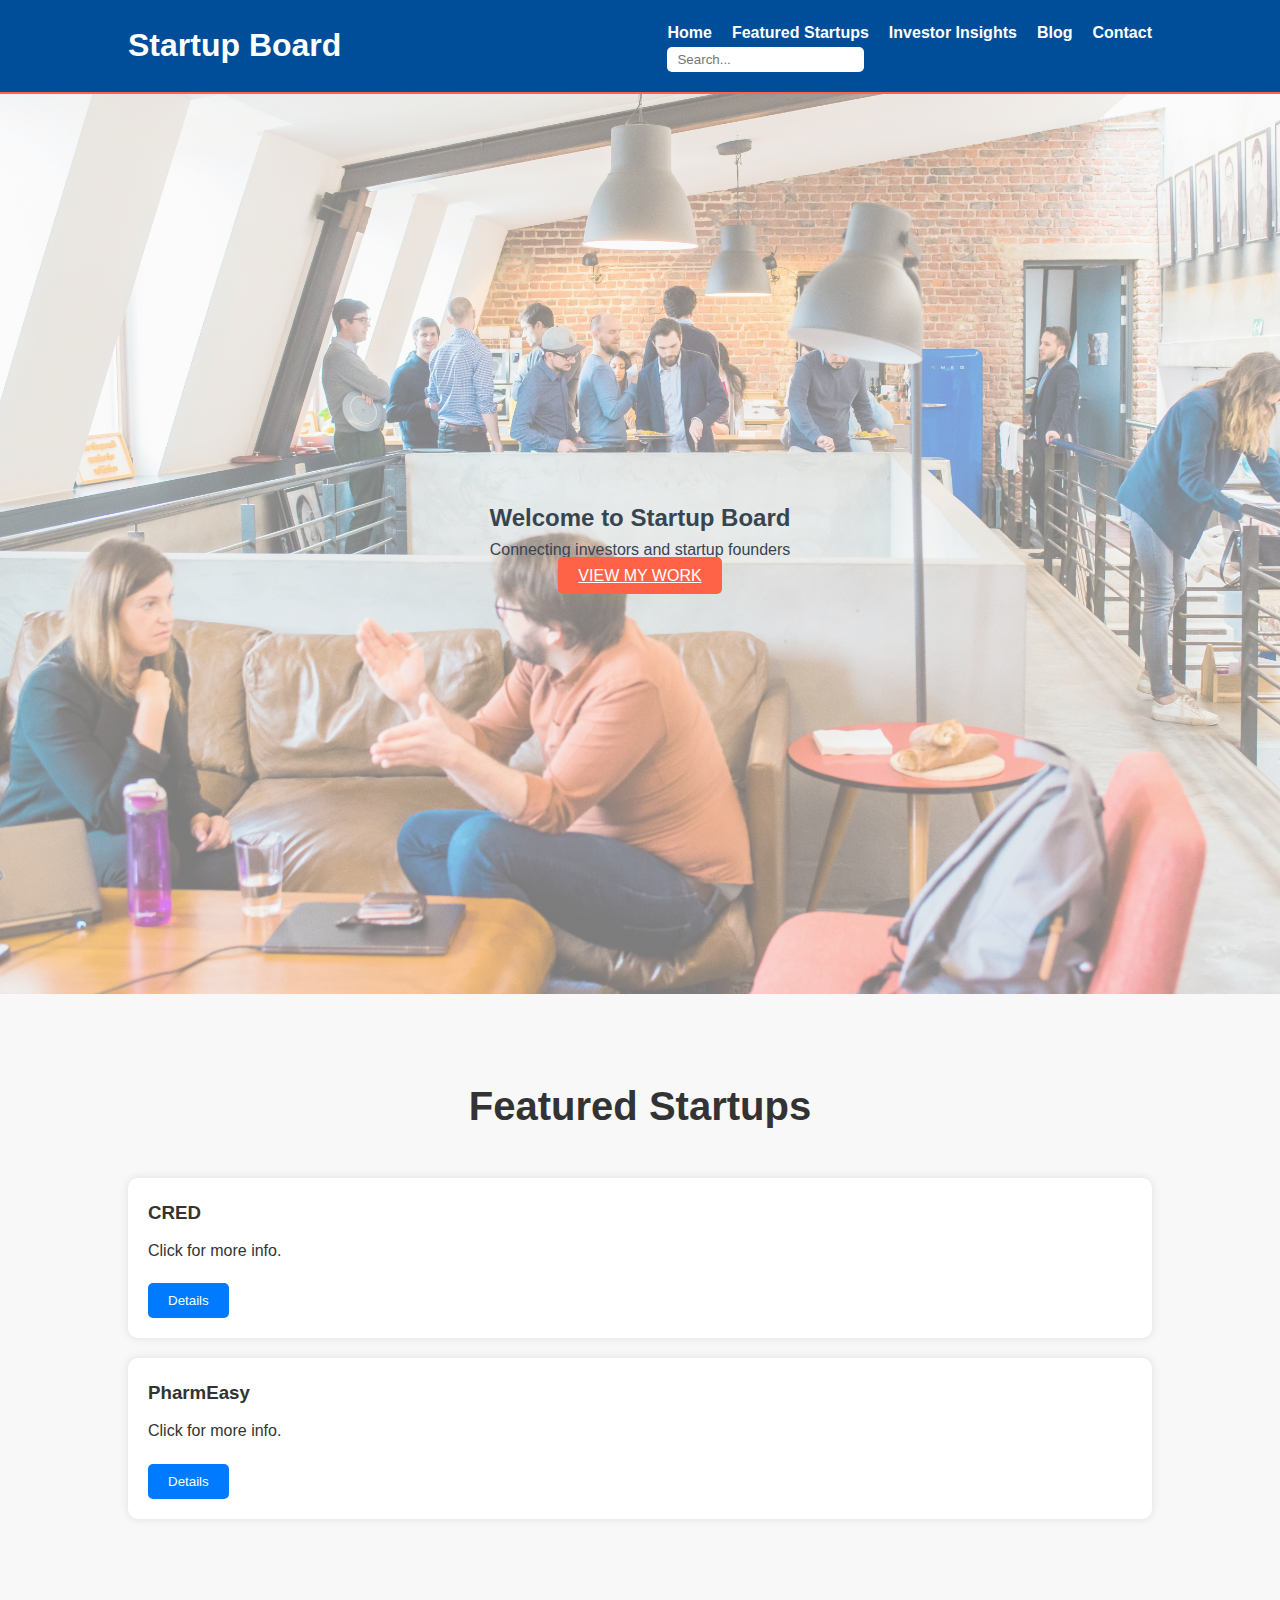
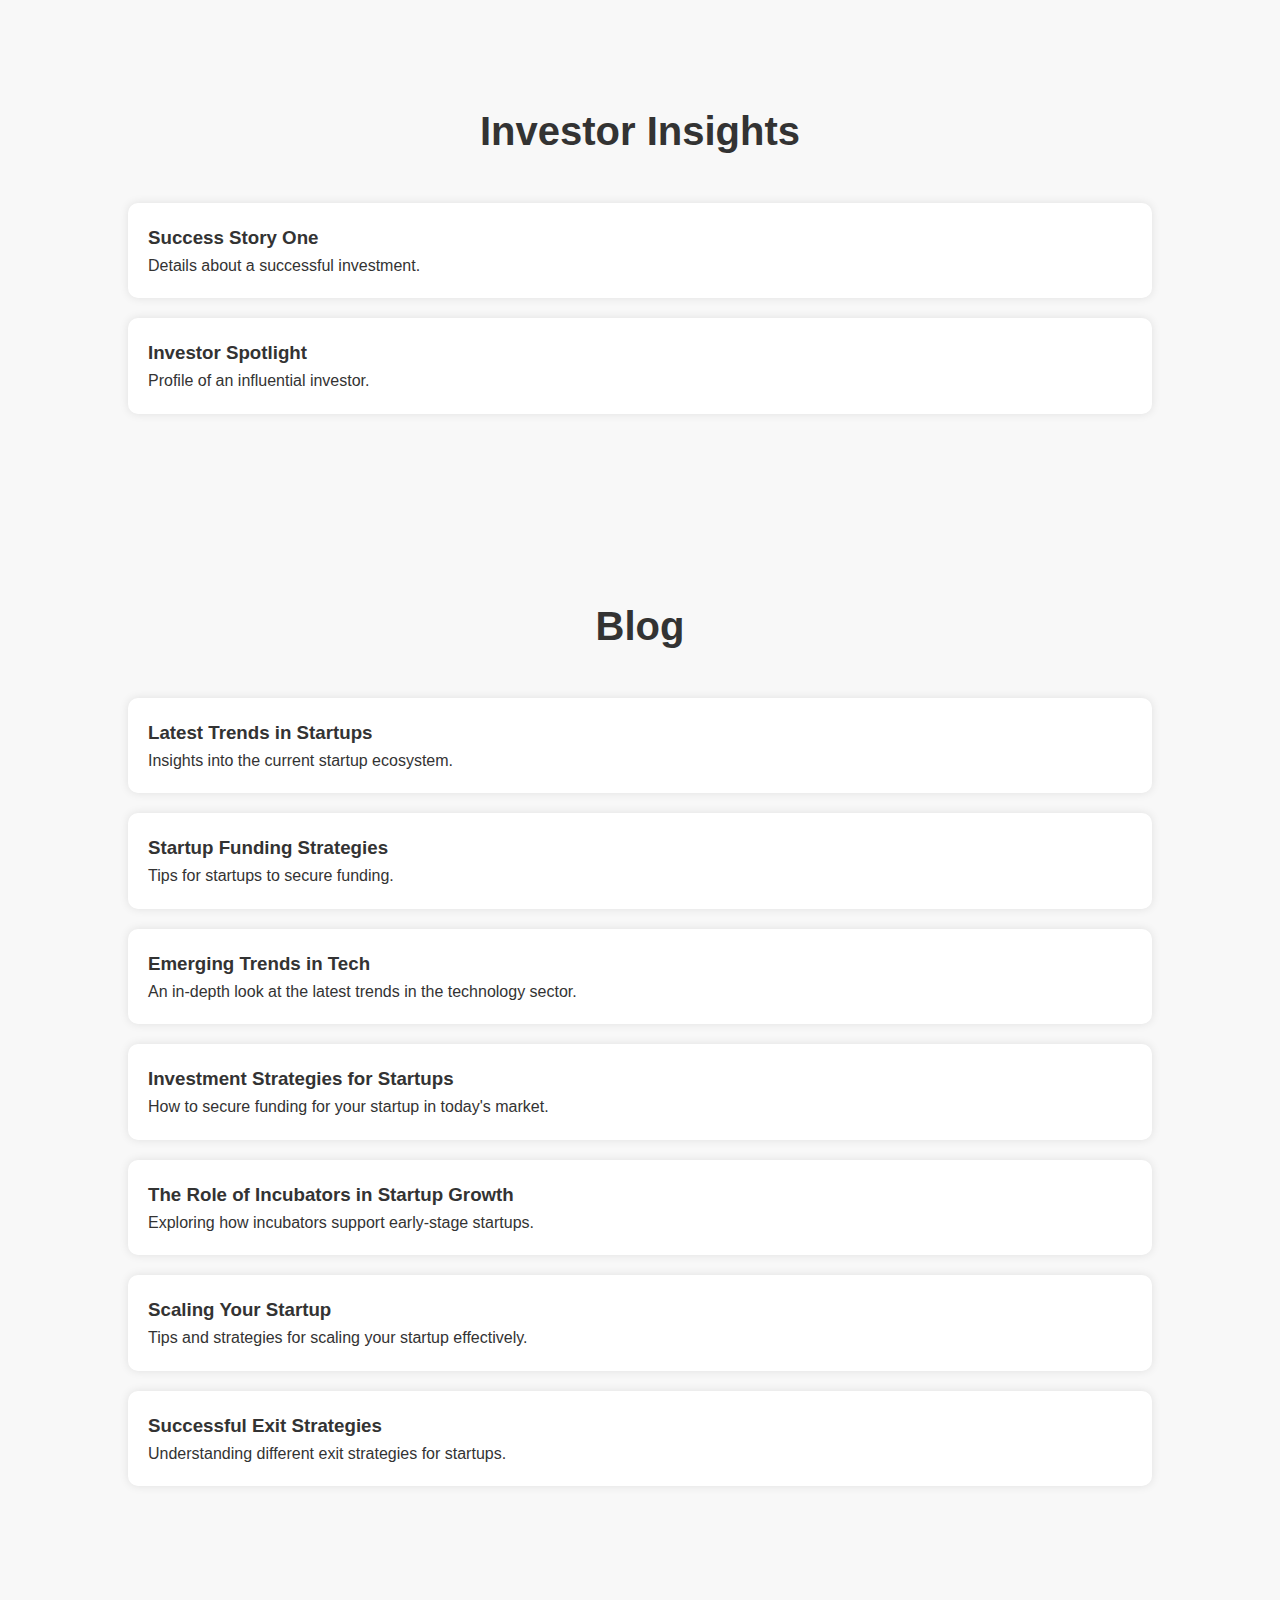
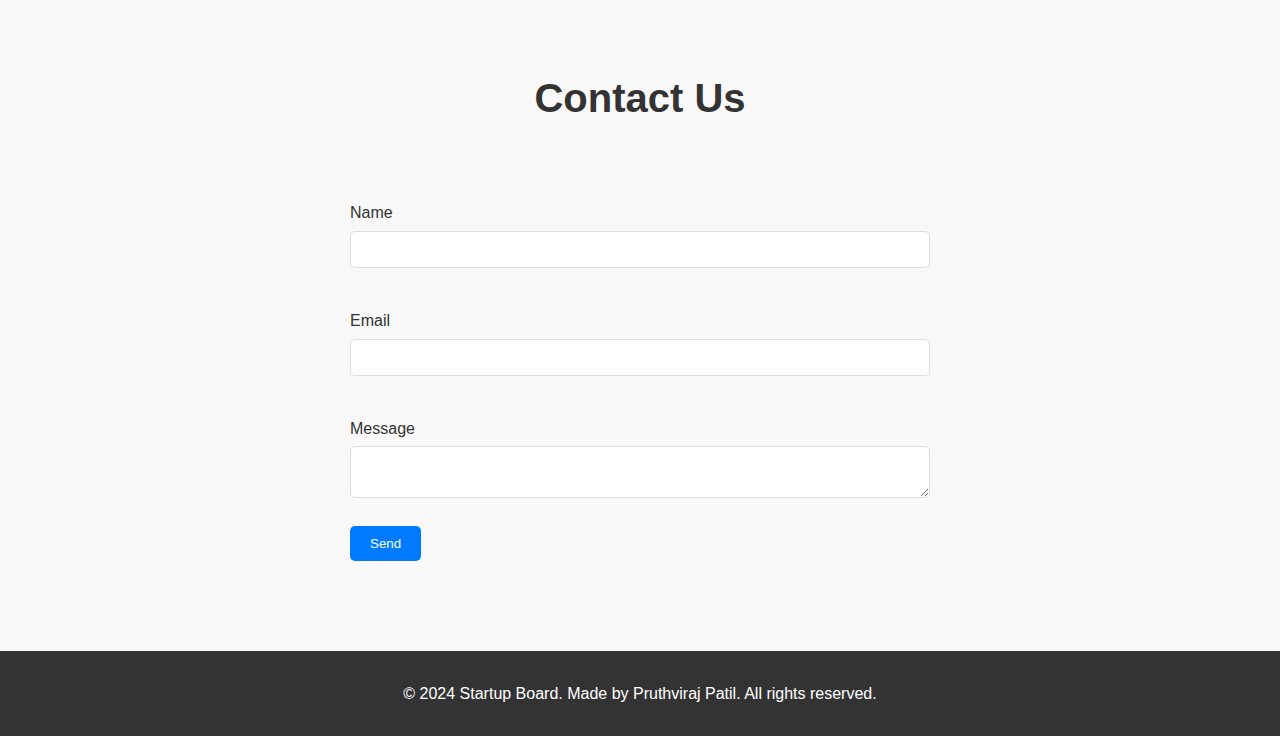
==== index.html @ 153139e3 "Add files via upload" ====
<!DOCTYPE html>
<html lang="en">
<head>
    <meta charset="UTF-8">
    <meta name="viewport" content="width=device-width, initial-scale=1.0">
    <title>Startup Board</title>
    <link rel="stylesheet" href="styles.css">
    <link rel="stylesheet" href="https://cdnjs.cloudflare.com/ajax/libs/animate.css/4.1.1/animate.min.css">
    <link rel="stylesheet" href="https://stackpath.bootstrapcdn.com/font-awesome/4.7.0/css/font-awesome.min.css">
    <link rel="icon" href="favicon.ico" type="image/x-icon">
</head>
<body>
    <header>
        <div class="container">
            <h1>Startup Board</h1>
            <nav>
                <ul>
                    <li><a href="#hero">Home</a></li>
                    <li><a href="#featured-startups">Featured Startups</a></li>
                    <li><a href="#investor-insights">Investor Insights</a></li>
                    <li><a href="#blog">Blog</a></li>
                    <li><a href="#contact">Contact</a></li>
                </ul>
                <input type="text" id="search" placeholder="Search...">
            </nav>
        </div>
    </header>

    <section id="hero">
        <div class="hero-content">
            <h2 class="animate__animated animate__fadeInUp">Welcome to Startup Board</h2>
            <p class="animate__animated animate__fadeInUp">Connecting investors and startup founders</p>
            <a href="#featured-startups" class="btn animate__animated animate__fadeInUp">View My Work</a>
        </div>
    </section>

    <section id="featured-startups">
        <div class="container">
            <h2 class="section-title">Featured Startups</h2>
            <div class="startup-card" data-details="Founded in 2018, CRED is a platform where you can pay your credit card bills and get rewarded for it. The platform has created a new model where users get “CRED coins” when they pay their bills through the CRED app. These coins can later be redeemed for buying any product, entering a contest, or joining any workshop. The startup is Bangalore based and provides a range of services like credit and a premium catalogue of products to the customers. The startup believes to incentivise people in order to improve their financial behaviour.

According to TechCrunch, CRED is the youngest Indian startup to be valued at around $2.2 billion. This 2-year-old startup has more than 6 million customers and about 22% of all credit card holders. As per the founder and CEO, Kunal Shah, the company is targeting affluent customers and has become one of the most talked-about startups.

Very few companies focus on the high-end base and continue strong growth over the years. CRED is also planning to introduce a feature where CRED coins can be used by over a thousand merchants. The startup is also planning to own an eCommerce store. It is clearly visible that the startup is planning a lot more than just providing reward coins to its customers.">
                <h3>CRED</h3>
                <p>Click for more info.</p>
                <button class="btn details-btn">Details</button>
            </div>
            <div class="startup-card" data-details="PharmEasy is an online pharmacy and medical store in India which specialises in OTC products, diagnostic tests, and medical instruments. The company was founded in 2015 in Mumbai, Maharashtra and has seen incredible growth since then.  It is an online pharmacy with every product you could ever imagine in an offline medical store.

During the COVID-19 pandemic, the company has become an essential service that has contributed to its growth. The competitors of PharmEasy in India are 1mg and Netmeds. This health tech startup has raised a massive $350 million, becoming the first Epharmacy unicorn in India. The funding has been raised after the merger of PharmEasy with its rival Medlife.

PharmEasy has acquired a 100 per cent stake in Medlife, and the latter got a 19.95% stake in the merged entity. Both the companies have joined hands and merged in order to beat off the competition from rival players like Netmeds (Reliance Jio), Flipkart and Amazon Pharmacy who have just entered the pharmacy segment in India.

The investors of PharmEasy are the ones who also invested in the startups like Swiggy and Byju’s. The founders Dharmil Sheth and Dr Dhaval Shah have planned to reach over 100,000 pharmacies in the next 12 months in the new geographical markets of India.">
                <h3>PharmEasy</h3>
                <p>Click for more info.</p>
                <button class="btn details-btn">Details</button>
            </div>
        </div>
    </section>

    <section id="investor-insights">
        <div class="container">
            <h2 class="section-title">Investor Insights</h2>
            <div class="insight">
                <h3>Success Story One</h3>
                <p>Details about a successful investment.</p>
            </div>
            <div class="insight">
                <h3>Investor Spotlight</h3>
                <p>Profile of an influential investor.</p>
            </div>
        </div>
    </section>

    <section id="blog">
        <div class="container">
            <h2 class="section-title">Blog</h2>
            <div id="blog-posts">
                <div class="blog-post">
                    <h3>Latest Trends in Startups</h3>
                    <p>Insights into the current startup ecosystem.</p>
                </div>
                <div class="blog-post">
                    <h3>Startup Funding Strategies</h3>
                    <p>Tips for startups to secure funding.</p>
                </div>
            </div>
        </div>
    </section>

    <section id="contact">
        <div class="container">
            <h2 class="section-title">Contact Us</h2>
            <form action="contact-form-handler.php" method="post" id="contact-form">
                <label for="name">Name</label>
                <input type="text" id="name" name="name" required>
                <label for="email">Email</label>
                <input type="email" id="email" name="email" required>
                <label for="message">Message</label>
                <textarea id="message" name="message" required></textarea>
                <button type="submit">Send</button>
            </form>
        </div>
    </section>

    <footer>
        <div class="container">
            <p>&copy; 2024 Startup Board. Made by Pruthviraj Patil. All rights reserved.</p>
        </div>
    </footer>

    <div id="modal" class="modal">
        <div class="modal-content">
            <span class="close-btn">&times;</span>
            <h2>Details</h2>
            <p id="modal-details"></p>
        </div>
    </div>

    <script src="scripts.js"></script>
</body>
</html>
---- styles.css ----
/* Reset CSS */
* {
    margin: 0;
    padding: 0;
    box-sizing: border-box;
}

body {
    font-family: 'Roboto', sans-serif;
    line-height: 1.6;
    background-color: #f8f8f8;
    color: #333;
}

header {
    background: #004d99;
    color: #fff;
    padding: 20px 0;
    border-bottom: 2px solid #ff6347;
    position: sticky;
    top: 0;
    z-index: 1000;
}

header .container {
    display: flex;
    justify-content: space-between;
    align-items: center;
}

header h1 {
    margin: 0;
}

header nav ul {
    display: flex;
    list-style: none;
}

header nav ul li {
    margin-left: 20px;
}

header nav ul li a {
    color: #fff;
    text-decoration: none;
    font-weight: bold;
}

header nav input[type="text"] {
    padding: 5px 10px;
    border: none;
    border-radius: 5px;
    margin-left: 20px;
}

#hero {
    height: 100vh;
    position: relative;
    display: flex;
    justify-content: center;
    align-items: center;
    color: #36454F;
    text-align: center;
}

#hero::before {
    content: "";
    position: absolute;
    top: 0;
    left: 0;
    width: 100%;
    height: 100%;
    background-image: url('startup-background.jpg');
    background-size: cover;
    background-position: center;
    opacity: 0.5; /* Adjust the opacity for the transparency effect */
    z-index: -1;
}

#hero .btn {
    background: #ff6347;
    color: #fff;
    padding: 10px 20px;
    border: none;
    border-radius: 5px;
    cursor: pointer;
    text-transform: uppercase;
    margin-top: 20px;
}

#hero .btn:hover {
    background: #e55335;
}

section {
    padding: 80px 0;
}

.section-title {
    text-align: center;
    font-size: 2.5em;
    margin-bottom: 40px;
}

.container {
    width: 80%;
    margin: auto;
    max-width: 1200px;
}

.startup-card {
    background: #fff;
    padding: 20px;
    border-radius: 10px;
    box-shadow: 0 0 10px rgba(0, 0, 0, 0.1);
    margin-bottom: 20px;
    transition: transform 0.3s;
}

.startup-card:hover {
    transform: translateY(-5px);
}

.startup-card h3 {
    margin-bottom: 10px;
}

.startup-card p {
    margin-bottom: 20px;
}

.details-btn {
    background: #007bff;
    color: #fff;
    padding: 10px 20px;
    border: none;
    border-radius: 5px;
    cursor: pointer;
}

.details-btn:hover {
    background: #0056b3;
}

.insight {
    background: #fff;
    padding: 20px;
    border-radius: 10px;
    box-shadow: 0 0 10px rgba(0, 0, 0, 0.1);
    margin-bottom: 20px;
}

.blog-post {
    background: #fff;
    padding: 20px;
    border-radius: 10px;
    box-shadow: 0 0 10px rgba(0, 0, 0, 0.1);
    margin-bottom: 20px;
}

#contact form {
    max-width: 600px;
    margin: auto;
    padding: 10px;
}

#contact form label {
    display: block;
    margin: 20px 0 5px;
}

#contact form input, #contact form textarea {
    width: 100%;
    padding: 10px;
    border: 1px solid #ddd;
    border-radius: 5px;
    margin-bottom: 20px;
}

#contact form button {
    display: inline-block;
    background: #007bff;
    color: #fff;
    padding: 10px 20px;
    border: none;
    border-radius: 5px;
    cursor: pointer;
}

#contact form button:hover {
    background: #0056b3;
}

footer {
    background: #333;
    color: #fff;
    text-align: center;
    padding: 30px 0;
}

.modal {
    display: none;
    position: fixed;
    z-index: 1;
    left: 0;
    top: 0;
    width: 100%;
    height: 100%;
    overflow: auto;
    background-color: rgb(0, 0, 0);
    background-color: rgba(0, 0, 0, 0.4);
}

.modal-content {
    background-color: #fefefe;
    margin: 15% auto;
    padding: 20px;
    border: 1px solid #888;
    width: 80%;
}

.close-btn {
    color: #aaa;
    float: right;
    font-size: 28px;
    font-weight: bold;
}

.close-btn:hover,
.close-btn:focus {
    color: black;
    text-decoration: none;
    cursor: pointer;
}

@media (max-width: 768px) {
    header .container {
        flex-direction: column;
    }

    header nav ul {
        flex-direction: column;
        align-items: center;
    }

    header nav ul li {
        margin: 10px 0;
    }

    header nav input[type="text"] {
        margin: 10px 0;
    }

    .container {
        width: 90%;
    }

    .startup-card, .insight, .blog-post {
        margin: 20px 0;
    }
}
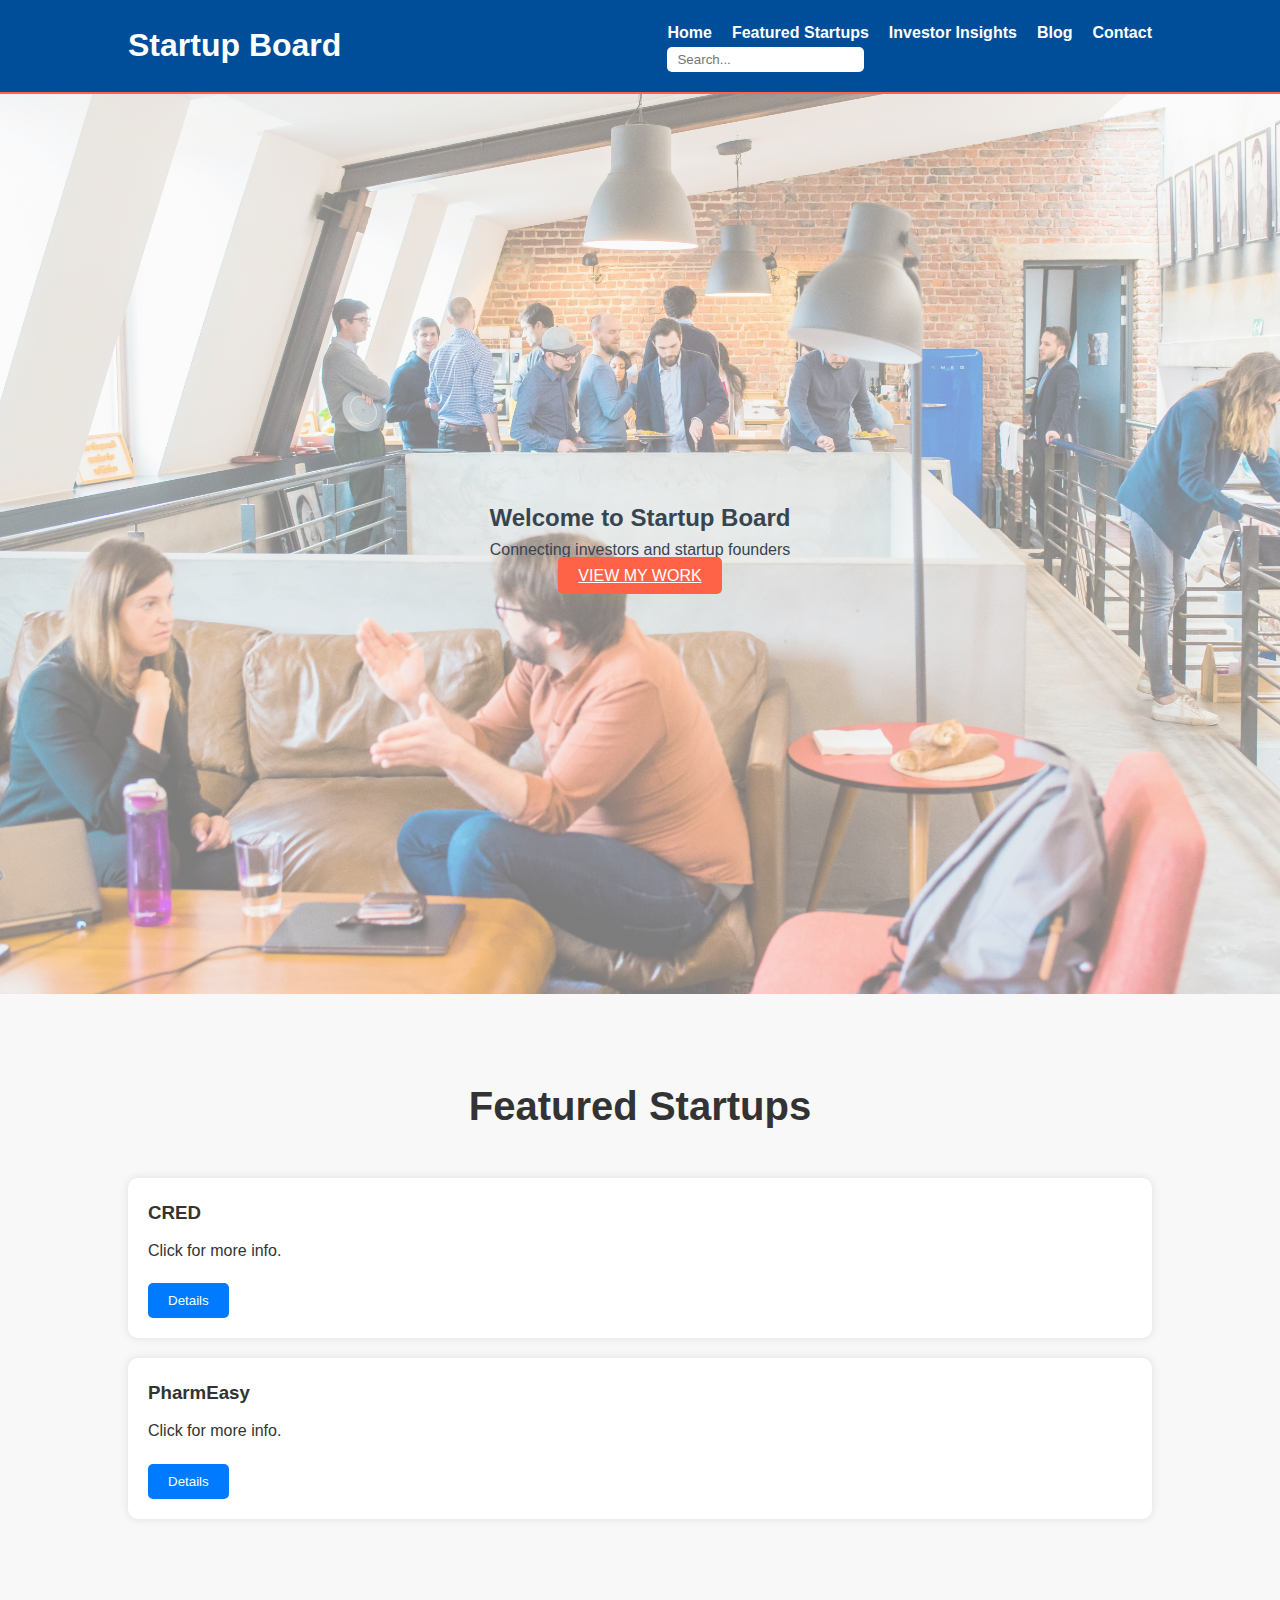
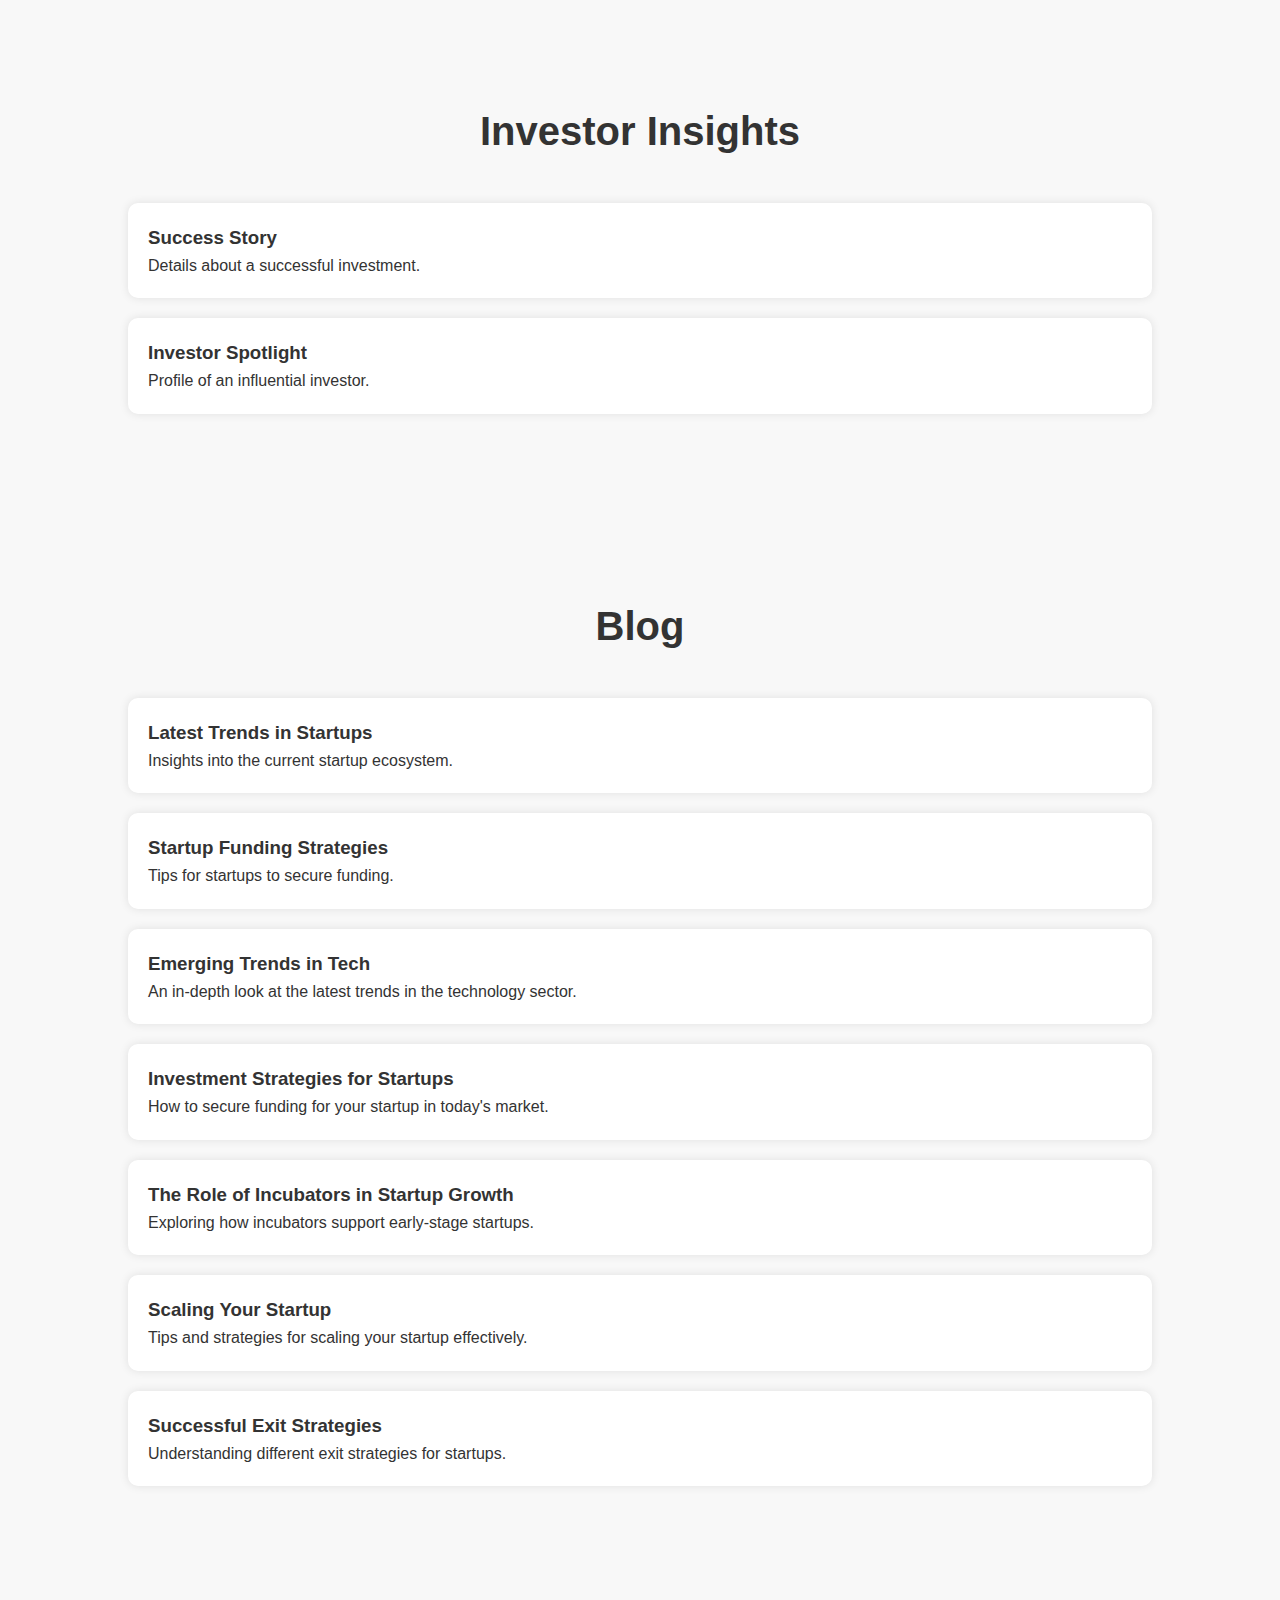
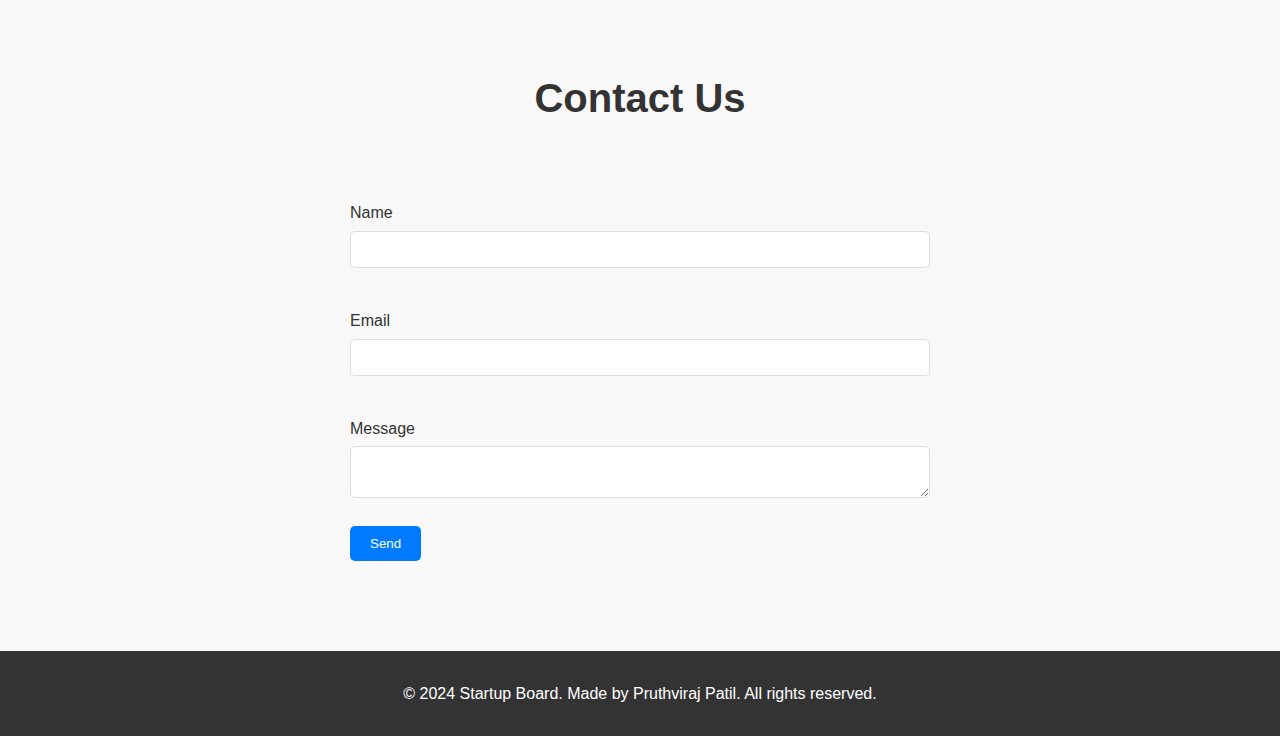
==== commit 694c6434: "Update index.html" ====
--- a/index.html
+++ b/index.html
@@ -7,7 +7,7 @@
     <link rel="stylesheet" href="styles.css">
     <link rel="stylesheet" href="https://cdnjs.cloudflare.com/ajax/libs/animate.css/4.1.1/animate.min.css">
     <link rel="stylesheet" href="https://stackpath.bootstrapcdn.com/font-awesome/4.7.0/css/font-awesome.min.css">
-    <link rel="icon" href="favicon.ico" type="image/x-icon">
+    <link rel="icon" href="sb.png" type="image/x-icon">
 </head>
 <body>
     <header>
@@ -64,7 +64,7 @@
         <div class="container">
             <h2 class="section-title">Investor Insights</h2>
             <div class="insight">
-                <h3>Success Story One</h3>
+                <h3>Success Story</h3>
                 <p>Details about a successful investment.</p>
             </div>
             <div class="insight">
@@ -93,7 +93,7 @@
     <section id="contact">
         <div class="container">
             <h2 class="section-title">Contact Us</h2>
-            <form action="contact-form-handler.php" method="post" id="contact-form">
+            <form action="https://start-up-board-by-pruthvi.vercel.app" method="post" id="contact-form">
                 <label for="name">Name</label>
                 <input type="text" id="name" name="name" required>
                 <label for="email">Email</label>
